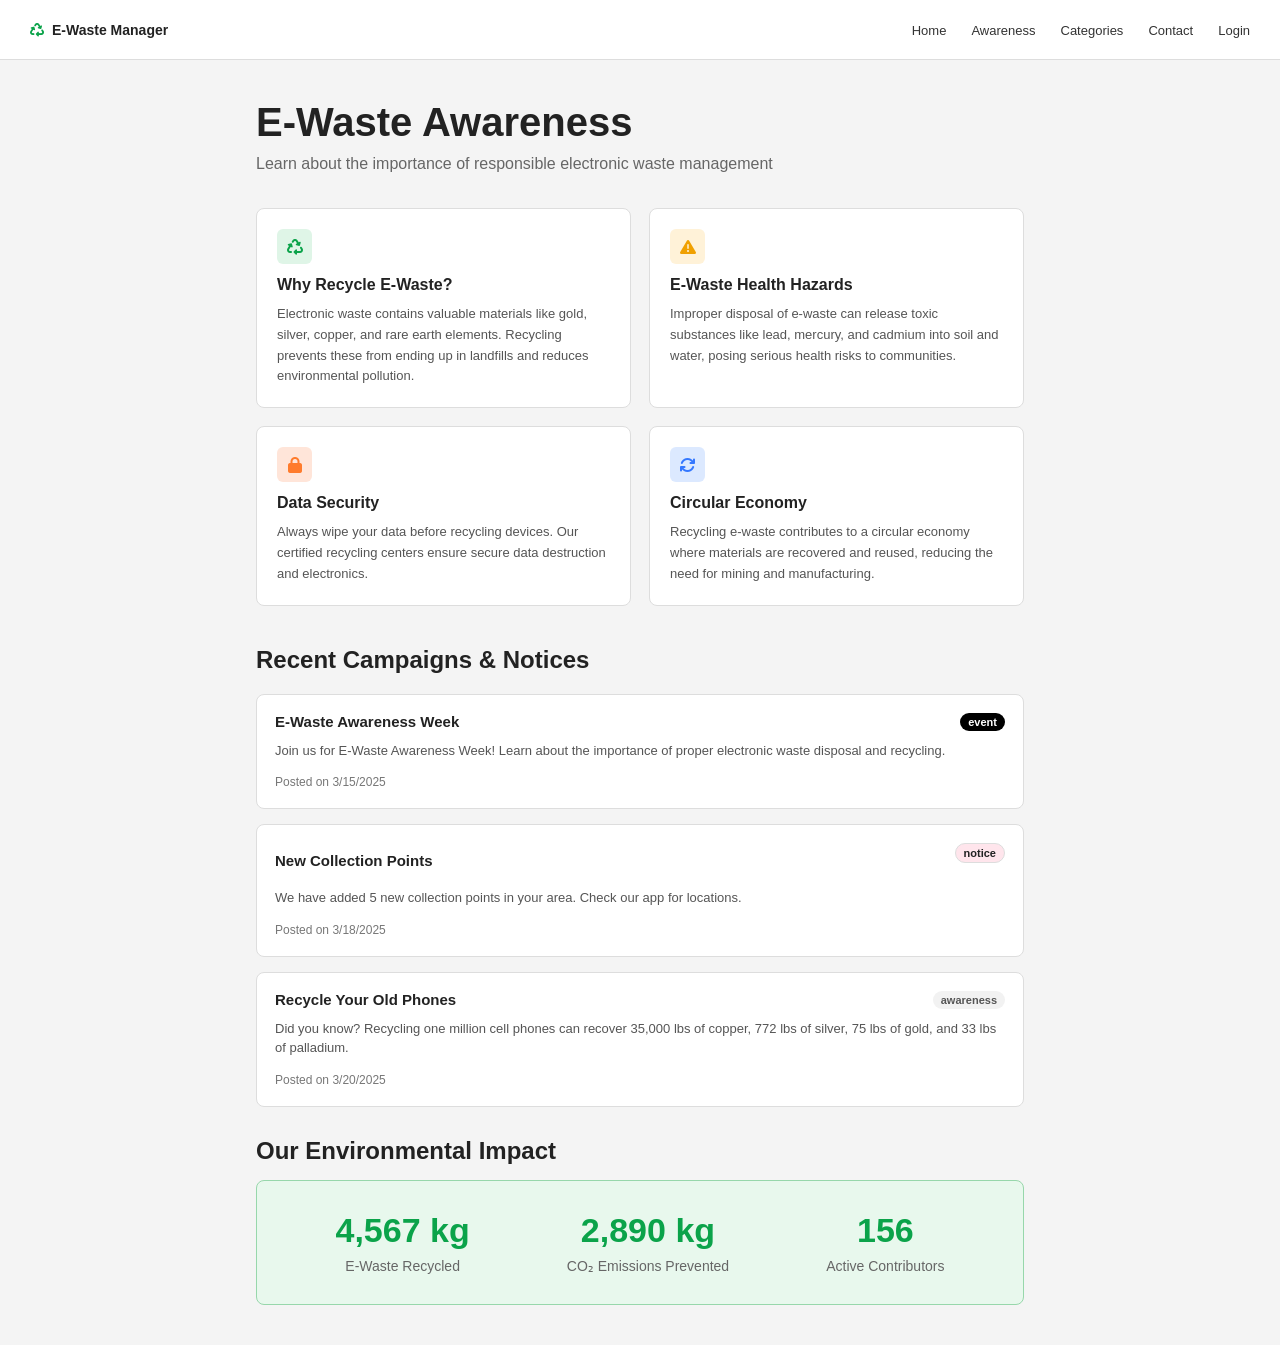
==== index.html @ 1c0529e2 "renamed to index" ====
<!DOCTYPE html>
<html lang="en">
<head>
  <meta charset="UTF-8" />
  <meta name="viewport" content="width=device-width, initial-scale=1.0"/>
  <title>E-Waste Manager</title>

  
  <link rel="stylesheet"
    href="https://cdnjs.cloudflare.com/ajax/libs/font-awesome/6.5.1/css/all.min.css"/>

  <link rel="stylesheet" href="style.css"/>
</head>
<body>

  
  <header class="navbar">
    <div class="logo">
      <i class="fa-solid fa-recycle"></i>
      <span>E-Waste Manager</span>
    </div>

    <nav>
      <ul class="nav-links">
        <li><a href="#">Home</a></li>
        <li><a href="#">Awareness</a></li>
        <li><a href="#">Categories</a></li>
        <li><a href="#">Contact</a></li>
        <li><a href="#">Login</a></li>
      </ul>
    </nav>
  </header>

 
  <main class="container">

    
    <section class="hero">
      <h1>E-Waste Awareness</h1>
      <p>
        Learn about the importance of responsible electronic waste management
      </p>
    </section>

    
    <section class="cards">

      <div class="card">
        <div class="icon recycle">
          <i class="fa-solid fa-recycle"></i>
        </div>

        <h3>Why Recycle E-Waste?</h3>

        <p>
          Electronic waste contains valuable materials like gold,
          silver, copper, and rare earth elements. Recycling
          prevents these from ending up in landfills and reduces
          environmental pollution.
        </p>
      </div>

      <div class="card">
        <div class="icon warning">
          <i class="fa-solid fa-triangle-exclamation"></i>
        </div>

        <h3>E-Waste Health Hazards</h3>

        <p>
          Improper disposal of e-waste can release toxic
          substances like lead, mercury, and cadmium into soil
          and water, posing serious health risks to communities.
        </p>
      </div>

      <div class="card">
        <div class="icon lock">
          <i class="fa-solid fa-lock"></i>
        </div>

        <h3>Data Security</h3>

        <p>
          Always wipe your data before recycling devices. Our
          certified recycling centers ensure secure data
          destruction and electronics.
        </p>
      </div>

      <div class="card">
        <div class="icon economy">
          <i class="fa-solid fa-arrows-rotate"></i>
        </div>

        <h3>Circular Economy</h3>

        <p>
          Recycling e-waste contributes to a circular economy
          where materials are recovered and reused, reducing
          the need for mining and manufacturing.
        </p>
      </div>

    </section>

   
    <section class="campaigns">

      <h2>Recent Campaigns & Notices</h2>

      <div class="notice">
        <div class="notice-top">
          <h4>E-Waste Awareness Week</h4>
          <span class="tag event">event</span>
        </div>

        <p>
          Join us for E-Waste Awareness Week! Learn about the importance of proper electronic waste disposal and recycling.
        </p>

        <small>Posted on 3/15/2025</small>
      </div>

      <div class="notice">
        <div class="notice-top">
          <h4>New Collection Points</h4>
          <span class="tag notice">notice</span>
        </div>

        <p>
          We have added 5 new collection points in your area. Check our app for locations.
        </p>

        <small>Posted on 3/18/2025</small>
      </div>

      <div class="notice">
        <div class="notice-top">
          <h4>Recycle Your Old Phones</h4>
          <span class="tag awareness">awareness</span>
        </div>

        <p>
          Did you know? Recycling one million cell phones can recover 35,000 lbs of copper, 772 lbs of silver, 75 lbs of gold, and 33 lbs of palladium.
        </p>

        <small>Posted on 3/20/2025</small>
      </div>

    </section>

  
    <section class="impact">

      <h2>Our Environmental Impact</h2>

      <div class="impact-box">

        <div class="impact-item">
          <h3>4,567 kg</h3>
          <p>E-Waste Recycled</p>
        </div>

        <div class="impact-item">
          <h3>2,890 kg</h3>
          <p>CO₂ Emissions Prevented</p>
        </div>

        <div class="impact-item">
          <h3>156</h3>
          <p>Active Contributors</p>
        </div>

      </div>

    </section>

  </main>

</body>
</html>
---- style.css ----
*{
    margin:0;
    padding:0;
    box-sizing:border-box;
    font-family: Arial, Helvetica, sans-serif;
}

body{
    background:#f4f4f4;
    color:#222;
}



.navbar{
    width:100%;
    height:60px;
    background:white;
    border-bottom:1px solid #ddd;

    display:flex;
    justify-content:space-between;
    align-items:center;

    padding:0 30px;
}

.logo{
    display:flex;
    align-items:center;
    gap:8px;

    font-weight:bold;
    font-size:14px;
}

.logo i{
    color:#0ba34a;
}

.nav-links{
    display:flex;
    list-style:none;
    gap:25px;
}

.nav-links a{
    text-decoration:none;
    color:#333;
    font-size:13px;
    transition:0.3s;
}



.nav-links a:hover{
    color:#0ba34a;
}



.container{
    width:60%;
    margin:40px auto;
}



.hero h1{
    font-size:40px;
    margin-bottom:10px;
}

.hero p{
    color:#666;
    margin-bottom:35px;
}



.cards{
    display:grid;
    grid-template-columns:1fr 1fr;
    gap:18px;
    margin-bottom:40px;
}

.card{
    background:white;
    border:1px solid #ddd;
    border-radius:8px;
    padding:20px;
}

.icon{
    width:35px;
    height:35px;

    border-radius:6px;

    display:flex;
    align-items:center;
    justify-content:center;

    margin-bottom:12px;
}

.recycle{
    background:#dff5e7;
    color:#0ba34a;
}

.warning{
    background:#fff2d8;
    color:#f0a000;
}

.lock{
    background:#ffe5d9;
    color:#ff7b2c;
}

.economy{
    background:#dce9ff;
    color:#3578ff;
}

.card h3{
    font-size:16px;
    margin-bottom:10px;
}

.card p{
    font-size:13px;
    line-height:1.6;
    color:#555;
}



.campaigns h2{
    margin-bottom:20px;
}

.notice{
    background:white;
    border:1px solid #ddd;
    border-radius:8px;

    padding:18px;
    margin-bottom:15px;
}

.notice-top{
    display:flex;
    justify-content:space-between;
    align-items:center;

    margin-bottom:10px;
}

.notice h4{
    font-size:15px;
}

.notice p{
    font-size:13px;
    color:#555;
    line-height:1.5;

    margin-bottom:12px;
}

.notice small{
    color:#777;
    font-size:12px;
}



.tag{
    padding:3px 8px;
    border-radius:20px;
    font-size:11px;
    font-weight:bold;
}

.event{
    background:#000;
    color:white;
}

.notice .notice{
    background:#ffe5ec;
}

.awareness{
    background:#f2f2f2;
    color:#555;
}



.impact{
    margin-top:30px;
}

.impact h2{
    margin-bottom:15px;
}

.impact-box{
    background:#e8f8ed;
    border:1px solid #97d7ab;

    border-radius:8px;

    padding:30px;

    display:flex;
    justify-content:space-around;
    align-items:center;
}

.impact-item{
    text-align:center;
}

.impact-item h3{
    color:#0ba34a;
    font-size:34px;
    margin-bottom:8px;
}

.impact-item p{
    color:#666;
    font-size:14px;
}
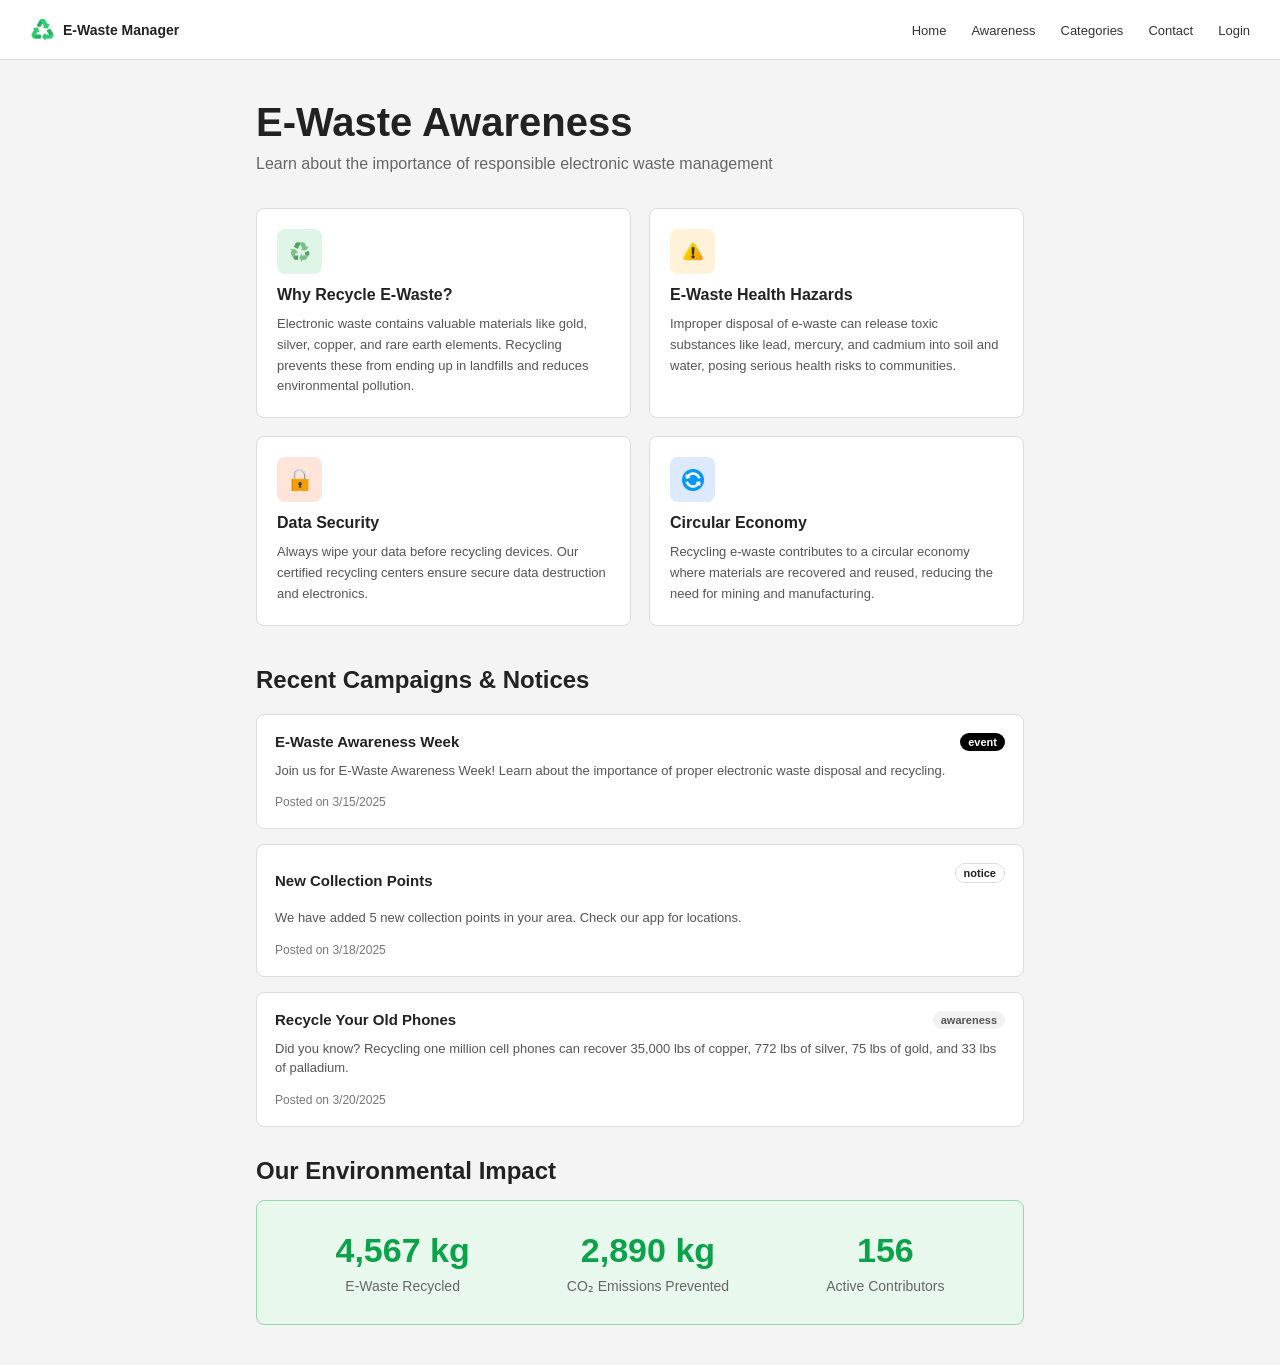
==== commit bb7a7701: "fixed png icons" ====
--- a/index.html
+++ b/index.html
@@ -17,7 +17,7 @@
   
   <header class="navbar">
     <div class="logo">
-      <i class="fa-solid fa-recycle"></i>
+     <img src="logo.png" alt="Logo">
       <span>E-Waste Manager</span>
     </div>
 
@@ -48,7 +48,7 @@
 
       <div class="card">
         <div class="icon recycle">
-          <i class="fa-solid fa-recycle"></i>
+           <img src="recycle.png" alt="Recycle Icon">
         </div>
 
         <h3>Why Recycle E-Waste?</h3>
@@ -63,7 +63,7 @@
 
       <div class="card">
         <div class="icon warning">
-          <i class="fa-solid fa-triangle-exclamation"></i>
+           <img src="warning.png" alt="Warning Icon">
         </div>
 
         <h3>E-Waste Health Hazards</h3>
@@ -77,7 +77,7 @@
 
       <div class="card">
         <div class="icon lock">
-          <i class="fa-solid fa-lock"></i>
+           <img src="lock.png" alt="Lock Icon">
         </div>
 
         <h3>Data Security</h3>
@@ -91,7 +91,7 @@
 
       <div class="card">
         <div class="icon economy">
-          <i class="fa-solid fa-arrows-rotate"></i>
+            <img src="refresh.png" alt="Economy Icon">
         </div>
 
         <h3>Circular Economy</h3>
--- a/style.css
+++ b/style.css
@@ -1,4 +1,3 @@
-
 *{
     margin:0;
     padding:0;
@@ -13,6 +12,8 @@
 
 
 
+/* Navbar */
+
 .navbar{
     width:100%;
     height:60px;
@@ -35,8 +36,12 @@
     font-size:14px;
 }
 
-.logo i{
-    color:#0ba34a;
+/* Logo Image */
+
+.logo img{
+    width:25px;
+    height:25px;
+    object-fit:contain;
 }
 
 .nav-links{
@@ -52,13 +57,15 @@
     transition:0.3s;
 }
 
-
+/* Hover Effect */
 
 .nav-links a:hover{
     color:#0ba34a;
 }
 
 
+
+/* Main Container */
 
 .container{
     width:60%;
@@ -67,6 +74,8 @@
 
 
 
+/* Hero Section */
+
 .hero h1{
     font-size:40px;
     margin-bottom:10px;
@@ -78,6 +87,8 @@
 }
 
 
+
+/* Cards */
 
 .cards{
     display:grid;
@@ -94,10 +105,10 @@
 }
 
 .icon{
-    width:35px;
-    height:35px;
-
-    border-radius:6px;
+    width:45px;
+    height:45px;
+
+    border-radius:8px;
 
     display:flex;
     align-items:center;
@@ -105,26 +116,38 @@
 
     margin-bottom:12px;
 }
+
+/* Icon Images */
+
+.icon img{
+    width:22px;
+    height:22px;
+    object-fit:contain;
+}
+
+
+
+/* Card Background Colors */
 
 .recycle{
     background:#dff5e7;
-    color:#0ba34a;
 }
 
 .warning{
     background:#fff2d8;
-    color:#f0a000;
 }
 
 .lock{
     background:#ffe5d9;
-    color:#ff7b2c;
 }
 
 .economy{
     background:#dce9ff;
-    color:#3578ff;
-}
+}
+
+
+
+/* Card Text */
 
 .card h3{
     font-size:16px;
@@ -139,6 +162,8 @@
 
 
 
+/* Campaigns */
+
 .campaigns h2{
     margin-bottom:20px;
 }
@@ -178,6 +203,8 @@
 }
 
 
+
+/* Tags */
 
 .tag{
     padding:3px 8px;
@@ -191,8 +218,9 @@
     color:white;
 }
 
-.notice .notice{
+.notice-tag{
     background:#ffe5ec;
+    color:#ff4081;
 }
 
 .awareness{
@@ -201,6 +229,8 @@
 }
 
 
+
+/* Impact Section */
 
 .impact{
     margin-top:30px;
